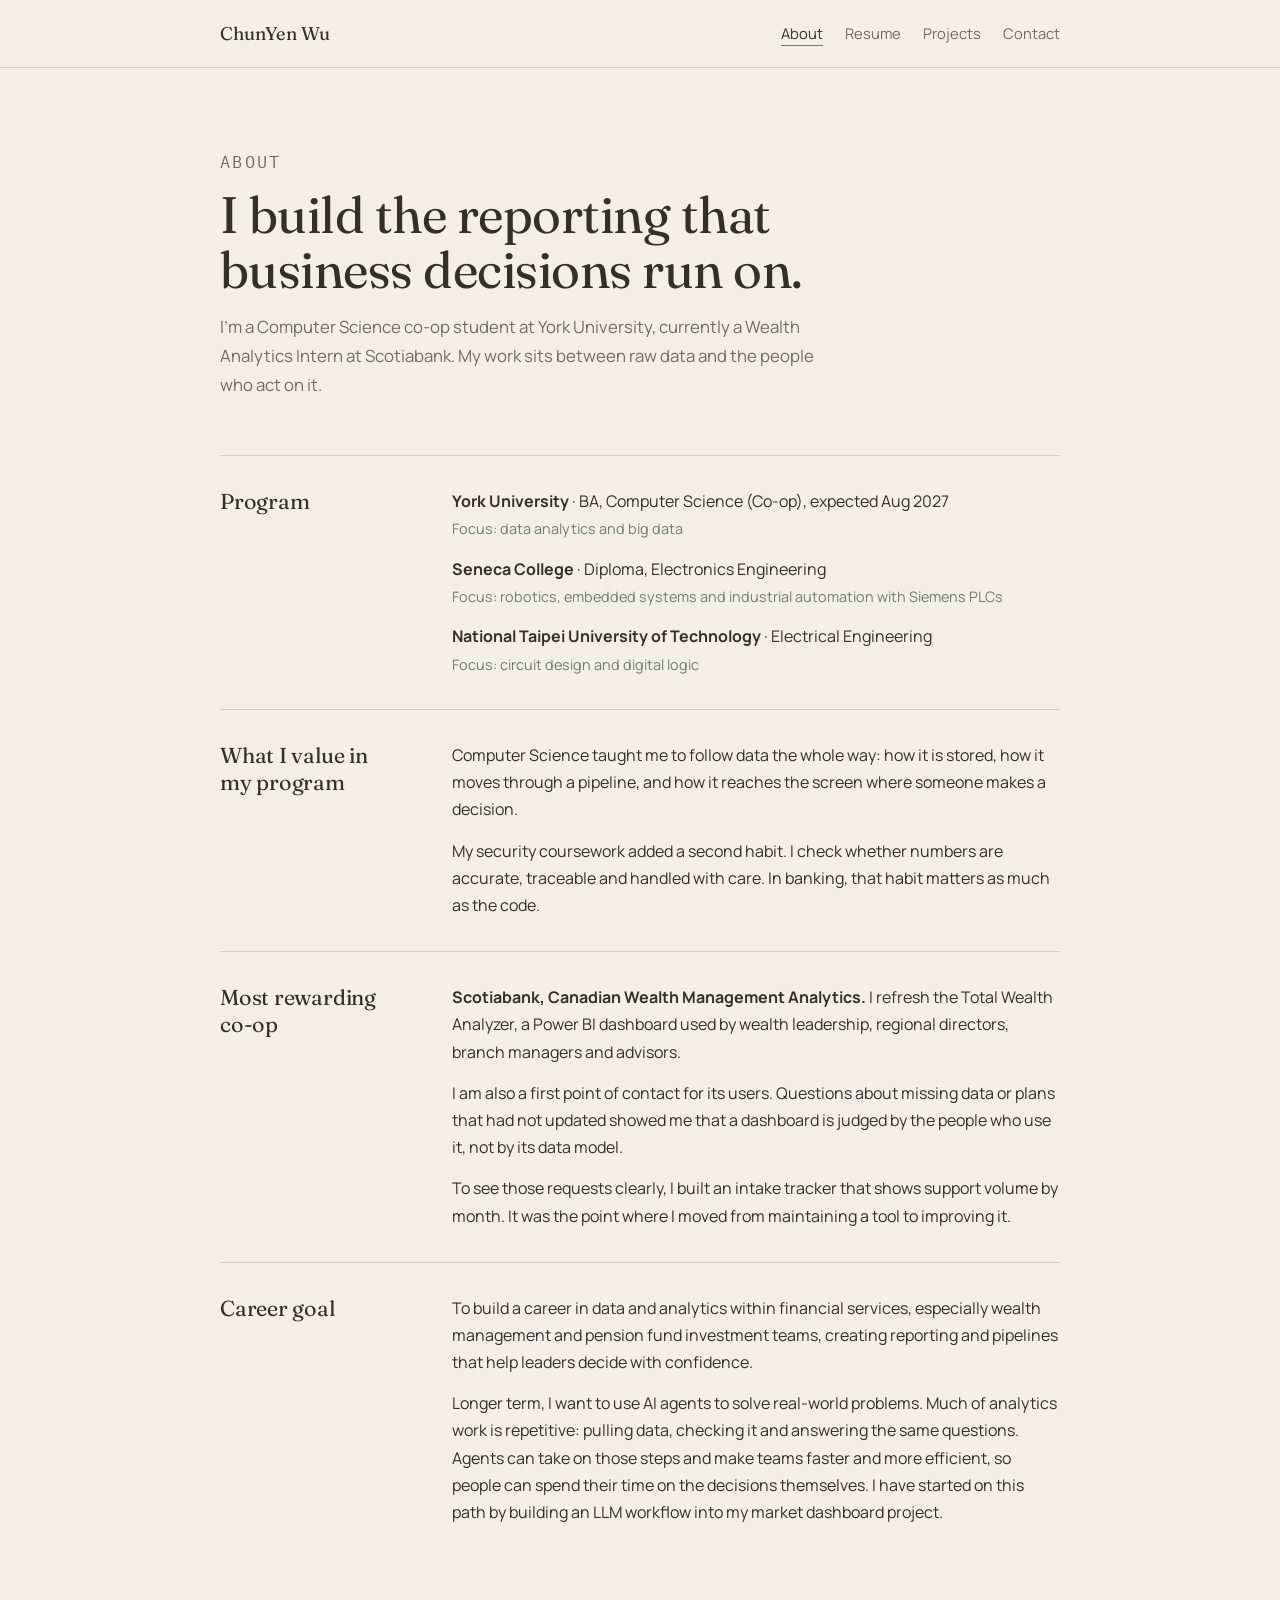
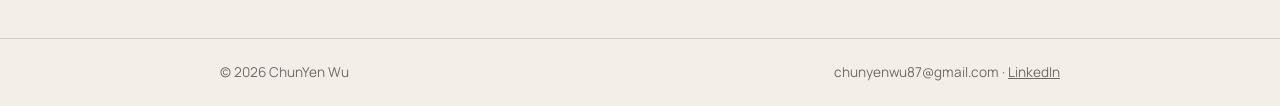
==== about.html @ 2a38786f "Add embedded systems and Siemens PLC to Seneca focus Co-Authored-By: Claude Opus 5.5 <noreply@anthro" ====
<!doctype html>
<html lang="en">
<head>
<meta charset="utf-8">
<meta name="viewport" content="width=device-width, initial-scale=1, viewport-fit=cover">
<title>About · ChunYen Wu</title>
<meta name="description" content="ChunYen Wu, Computer Science co-op student at York University. Data and BI analytics in financial services.">
<link rel="icon" href="data:image/svg+xml,%3Csvg xmlns='http://www.w3.org/2000/svg' viewBox='0 0 64 64'%3E%3Ccircle cx='32' cy='32' r='30' fill='%236E7F6A'/%3E%3Ctext x='32' y='42' font-size='28' text-anchor='middle' fill='%23F3EFE8' font-family='Georgia'%3EC%3C/text%3E%3C/svg%3E">
<link rel="preconnect" href="https://fonts.googleapis.com">
<link rel="preconnect" href="https://fonts.gstatic.com" crossorigin>
<link rel="stylesheet" href="https://fonts.googleapis.com/css2?family=Fraunces:opsz,wght@9..144,400;9..144,500&family=Manrope:wght@400;500;600&family=IBM+Plex+Mono:wght@400&display=swap">
<link rel="stylesheet" href="style.css">
</head>
<body>
<header class="top"><div class="wrap">
<a class="name" href="index.html">ChunYen Wu</a>
<nav aria-label="Main"><ul><li><a href="about.html" aria-current="page">About</a></li><li><a href="resume.html">Resume</a></li><li><a href="projects.html">Projects</a></li><li><a href="contact.html">Contact</a></li></ul></nav>
</div></header>
<main class="page"><div class="wrap">

<div class="page-head">
  <p class="label">About</p>
  <h1>I build the reporting that business decisions run on.</h1>
  <p>I'm a Computer Science co-op student at York University, currently a Wealth Analytics Intern at Scotiabank. My work sits between raw data and the people who act on it.</p>
</div>

<section class="section">
  <h2>Program</h2>
  <div class="body">
    <ul class="focus">
      <li><div><b>York University</b> · BA, Computer Science (Co-op), expected Aug 2027</div><span>Focus: data analytics and big data</span></li>
      <li><div><b>Seneca College</b> · Diploma, Electronics Engineering</div><span>Focus: robotics, embedded systems and industrial automation with Siemens PLCs</span></li>
      <li><div><b>National Taipei University of Technology</b> · Electrical Engineering</div><span>Focus: circuit design and digital logic</span></li>
    </ul>
  </div>
</section>

<section class="section">
  <h2>What I value in my program</h2>
  <div class="body">
    <p>Computer Science taught me to follow data the whole way: how it is stored, how it moves through a pipeline, and how it reaches the screen where someone makes a decision.</p>
    <p>My security coursework added a second habit. I check whether numbers are accurate, traceable and handled with care. In banking, that habit matters as much as the code.</p>
  </div>
</section>

<section class="section">
  <h2>Most rewarding co-op</h2>
  <div class="body">
    <p><b>Scotiabank, Canadian Wealth Management Analytics.</b> I refresh the Total Wealth Analyzer, a Power BI dashboard used by wealth leadership, regional directors, branch managers and advisors.</p>
    <p>I am also a first point of contact for its users. Questions about missing data or plans that had not updated showed me that a dashboard is judged by the people who use it, not by its data model.</p>
    <p>To see those requests clearly, I built an intake tracker that shows support volume by month. It was the point where I moved from maintaining a tool to improving it.</p>
  </div>
</section>

<section class="section">
  <h2>Career goal</h2>
  <div class="body">
    <p>To build a career in data and analytics within financial services, especially wealth management and pension fund investment teams, creating reporting and pipelines that help leaders decide with confidence.</p>
    <p>Longer term, I want to use AI agents to solve real-world problems. Much of analytics work is repetitive: pulling data, checking it and answering the same questions. Agents can take on those steps and make teams faster and more efficient, so people can spend their time on the decisions themselves. I have started on this path by building an LLM workflow into my market dashboard project.</p>
  </div>
</section>

</div></main>
<footer><div class="wrap"><span>© 2026 ChunYen Wu</span><span>chunyenwu87@gmail.com · <a href="https://www.linkedin.com/in/chunyen-w/">LinkedIn</a></span></div></footer>
</body>
</html>
---- style.css ----
/* Morandi palette: rice white, beige, sage, dusty blue. Quiet multi-page layout. */
:root {
  --bg: #F3EFE8; --surface: #EAE3D8; --line: #D6CDBE;
  --fg: #33302C; --muted: #736B61; --accent: #6E7F6A; --accent-soft: #DFE4D9;
  --blue: #7A8A95; --blue-soft: #E0E4E5;
  --display: "Fraunces", "Iowan Old Style", Georgia, serif;
  --body: "Manrope", "Segoe UI", system-ui, -apple-system, sans-serif;
  --mono: "IBM Plex Mono", ui-monospace, Menlo, monospace;
  --radius: 14px;
}
@media (prefers-color-scheme: dark) {
  :root { --bg: #23211E; --surface: #2C2925; --line: #45403A; --fg: #EAE4DA; --muted: #ADA497;
          --accent: #A6B5A0; --accent-soft: #333A31; --blue: #A3B1BA; --blue-soft: #2F3639; color-scheme: dark; }
}
* { box-sizing: border-box; }
html, body { margin: 0; }
body { background: var(--bg); color: var(--fg); font-family: var(--body); font-size: 16px; line-height: 1.7; -webkit-font-smoothing: antialiased; }
a { color: inherit; }
a:focus-visible, button:focus-visible { outline: 2px solid var(--accent); outline-offset: 3px; border-radius: 4px; }
h1, h2, h3 { font-family: var(--display); font-weight: 400; margin: 0; letter-spacing: -0.01em; text-wrap: balance; }
p { margin: 0; }
.wrap { max-width: 880px; margin: 0 auto; padding-left: max(20px, env(safe-area-inset-left, 0px)); padding-right: max(20px, env(safe-area-inset-right, 0px)); }
.label { font-family: var(--mono); font-size: .72rem; letter-spacing: .14em; text-transform: uppercase; color: var(--muted); }

/* ---------- Home ---------- */
.home { min-height: 100vh; min-height: 100svh; display: grid; align-items: center; padding-block: 48px; }
.home .wrap { display: grid; grid-template-columns: minmax(0, 300px) minmax(0, 1fr); gap: 64px; align-items: center; }
.home img { display: block; width: 100%; height: auto; aspect-ratio: 4 / 5; object-fit: cover; border-radius: 160px 160px 8px 8px; filter: saturate(.8); }
.home h1 { font-size: clamp(2.8rem, 7vw, 4.6rem); line-height: 1; }
.home .role { margin-top: 14px; font-size: 1.05rem; color: var(--muted); }
.home nav { margin-top: 48px; border-top: 1px solid var(--line); }
.home nav a { display: flex; justify-content: space-between; align-items: baseline; padding: 14px 0; border-bottom: 1px solid var(--line);
  text-decoration: none; font-family: var(--display); font-size: 1.5rem; transition: color .2s, padding .2s; }
.home nav a span { font-family: var(--mono); font-size: .8rem; color: var(--muted); }
.home nav a:hover { color: var(--accent); padding-left: 6px; }
@media (prefers-reduced-motion: reduce) { .home nav a { transition: none; } }

/* ---------- Inner pages ---------- */
.top { border-bottom: 1px solid var(--line); }
.top .wrap { display: flex; justify-content: space-between; align-items: center; gap: 16px; flex-wrap: wrap; padding-block: 18px; }
.top .name { font-family: var(--display); font-size: 1.15rem; text-decoration: none; }
.top ul { list-style: none; margin: 0; padding: 0; display: flex; gap: 22px; flex-wrap: wrap; }
.top ul a { text-decoration: none; font-size: .92rem; color: var(--muted); padding-bottom: 2px; border-bottom: 1px solid transparent; }
.top ul a:hover { color: var(--fg); }
.top ul a[aria-current="page"] { color: var(--fg); border-bottom-color: var(--accent); }

main.page { padding-block: 64px 80px; }
.page-head { margin-bottom: 56px; max-width: 60ch; }
.page-head h1 { font-size: clamp(2.2rem, 5vw, 3.2rem); line-height: 1.08; margin-top: 10px; }
.page-head p { margin-top: 16px; color: var(--muted); font-size: 1.05rem; }

.section { display: grid; grid-template-columns: minmax(0, 200px) minmax(0, 1fr); gap: 32px; padding-block: 32px; border-top: 1px solid var(--line); }
.section h2 { font-size: 1.35rem; line-height: 1.25; }
.section .body { display: grid; gap: 14px; max-width: 62ch; }
.section .body p + p { margin-top: 0; }
.muted { color: var(--muted); }

/* Resume */
.job + .job { margin-top: 36px; }
.job-head { display: flex; justify-content: space-between; gap: 12px; flex-wrap: wrap; align-items: baseline; }
.job h3 { font-size: 1.3rem; }
.job .meta { font-family: var(--mono); font-size: .8rem; color: var(--muted); font-variant-numeric: tabular-nums; }
.job .org { color: var(--accent); font-weight: 600; font-size: .95rem; }
.job ul { margin: 12px 0 0; padding: 0; list-style: none; display: grid; gap: 8px; }
.job li { position: relative; padding-left: 18px; }
.job li::before { content: ""; position: absolute; left: 0; top: .75em; width: 8px; height: 1px; background: var(--accent); }
.tags { display: flex; flex-wrap: wrap; gap: 6px; margin-top: 14px; }
.tag { font-family: var(--mono); font-size: .75rem; padding: 3px 10px; border-radius: 999px; border: 1px solid var(--line); color: var(--muted); }
.skills { display: grid; grid-template-columns: repeat(2, minmax(0, 1fr)); gap: 24px 32px; }
.skills h3 { font-family: var(--body); font-size: .95rem; font-weight: 600; margin-bottom: 4px; }
.skills p { font-size: .93rem; color: var(--muted); }
.edu { display: grid; gap: 14px; }
.edu div { display: flex; justify-content: space-between; gap: 12px; flex-wrap: wrap; }
.edu b { font-weight: 600; }
.btn { display: inline-flex; align-items: center; gap: 8px; text-decoration: none; font-weight: 600; font-size: .92rem; padding: 10px 20px; border-radius: 999px; background: var(--fg); color: var(--bg); justify-self: start; transition: background .2s; }
.btn:hover { background: var(--accent); }

/* Projects */
.project { padding-block: 48px; border-top: 1px solid var(--line); display: grid; grid-template-columns: minmax(0, 1fr) minmax(0, 1fr); gap: 48px; align-items: start; }
.project h2 { font-size: clamp(1.5rem, 3vw, 1.9rem); line-height: 1.15; margin-top: 8px; }
.project .desc { margin-top: 12px; }
.facts { margin: 24px 0 0; display: grid; gap: 14px; }
.facts dt { font-family: var(--mono); font-size: .7rem; letter-spacing: .12em; text-transform: uppercase; color: var(--muted); }
.facts dd { margin: 2px 0 0; font-size: .95rem; }
.repo { display: inline-block; margin-top: 22px; font-weight: 600; font-size: .92rem; color: var(--accent); text-decoration: none; border-bottom: 1px solid currentColor; }
.note { margin-top: 18px; font-size: .85rem; color: var(--muted); font-style: italic; }
figure { margin: 0; background: var(--surface); border-radius: var(--radius); padding: 24px; display: grid; gap: 14px; }
figure svg { width: 100%; height: auto; display: block; }
figcaption { font-size: .82rem; color: var(--muted); }
.kpis { display: grid; grid-template-columns: repeat(3, minmax(0, 1fr)); gap: 10px; }
.kpi { background: var(--bg); border-radius: 10px; padding: 10px 12px; }
.kpi b { display: block; font-family: var(--display); font-weight: 400; font-size: 1.5rem; line-height: 1.1; font-variant-numeric: tabular-nums; }
.kpi span { font-size: .75rem; color: var(--muted); }
.dg-box { fill: var(--bg); stroke: var(--line); }
.dg-box.hi { fill: var(--accent-soft); stroke: var(--accent); }
.dg-box.blue { fill: var(--blue-soft); stroke: var(--blue); }
.dg-t { fill: var(--fg); font-family: var(--body); font-size: 13px; font-weight: 600; }
.dg-s { fill: var(--muted); font-family: var(--mono); font-size: 10.5px; }
.dg-a { stroke: var(--muted); stroke-width: 1.4; fill: none; }
.dg-head { fill: var(--muted); }
.dg-frame { fill: none; stroke: var(--line); stroke-dasharray: 5 5; }

/* Contact */
.contact-list { display: grid; gap: 0; border-top: 1px solid var(--line); max-width: 560px; }
.contact-row { display: flex; justify-content: space-between; align-items: center; gap: 12px; flex-wrap: wrap; padding: 18px 0; border-bottom: 1px solid var(--line); }
.contact-row .v { font-family: var(--display); font-size: 1.3rem; word-break: break-all; }
.copy { font: inherit; font-size: .82rem; font-weight: 600; border: 1px solid var(--line); background: transparent; color: var(--fg); padding: 6px 14px; border-radius: 999px; cursor: pointer; }
.copy:hover { border-color: var(--accent); }

footer { border-top: 1px solid var(--line); padding-block: 22px; font-size: .85rem; color: var(--muted); }
footer .wrap { display: flex; justify-content: space-between; gap: 12px; flex-wrap: wrap; }

@media (max-width: 760px) {
  .home { align-items: start; }
  .home .wrap { grid-template-columns: minmax(0, 1fr); gap: 32px; }
  .home img { max-width: 240px; }
  .home nav { margin-top: 32px; }
  .section { grid-template-columns: minmax(0, 1fr); gap: 12px; }
  .project { grid-template-columns: minmax(0, 1fr); gap: 28px; }
  .skills { grid-template-columns: minmax(0, 1fr); }
  main.page { padding-block: 44px 60px; }
}

/* Resume viewer */
.resume-actions { display: flex; align-items: center; gap: 20px; flex-wrap: wrap; margin-top: 20px; }
.pdf { display: block; width: 100%; height: 80vh; min-height: 520px; border: 1px solid var(--line); border-radius: var(--radius); background: var(--surface); }
@media (max-width: 760px) { .pdf { height: 70vh; min-height: 0; } }

/* Program focus list */
.focus { list-style: none; margin: 0; padding: 0; display: grid; gap: 14px; }
.focus li { display: grid; gap: 2px; }
.focus span { font-size: .9rem; color: var(--accent); }
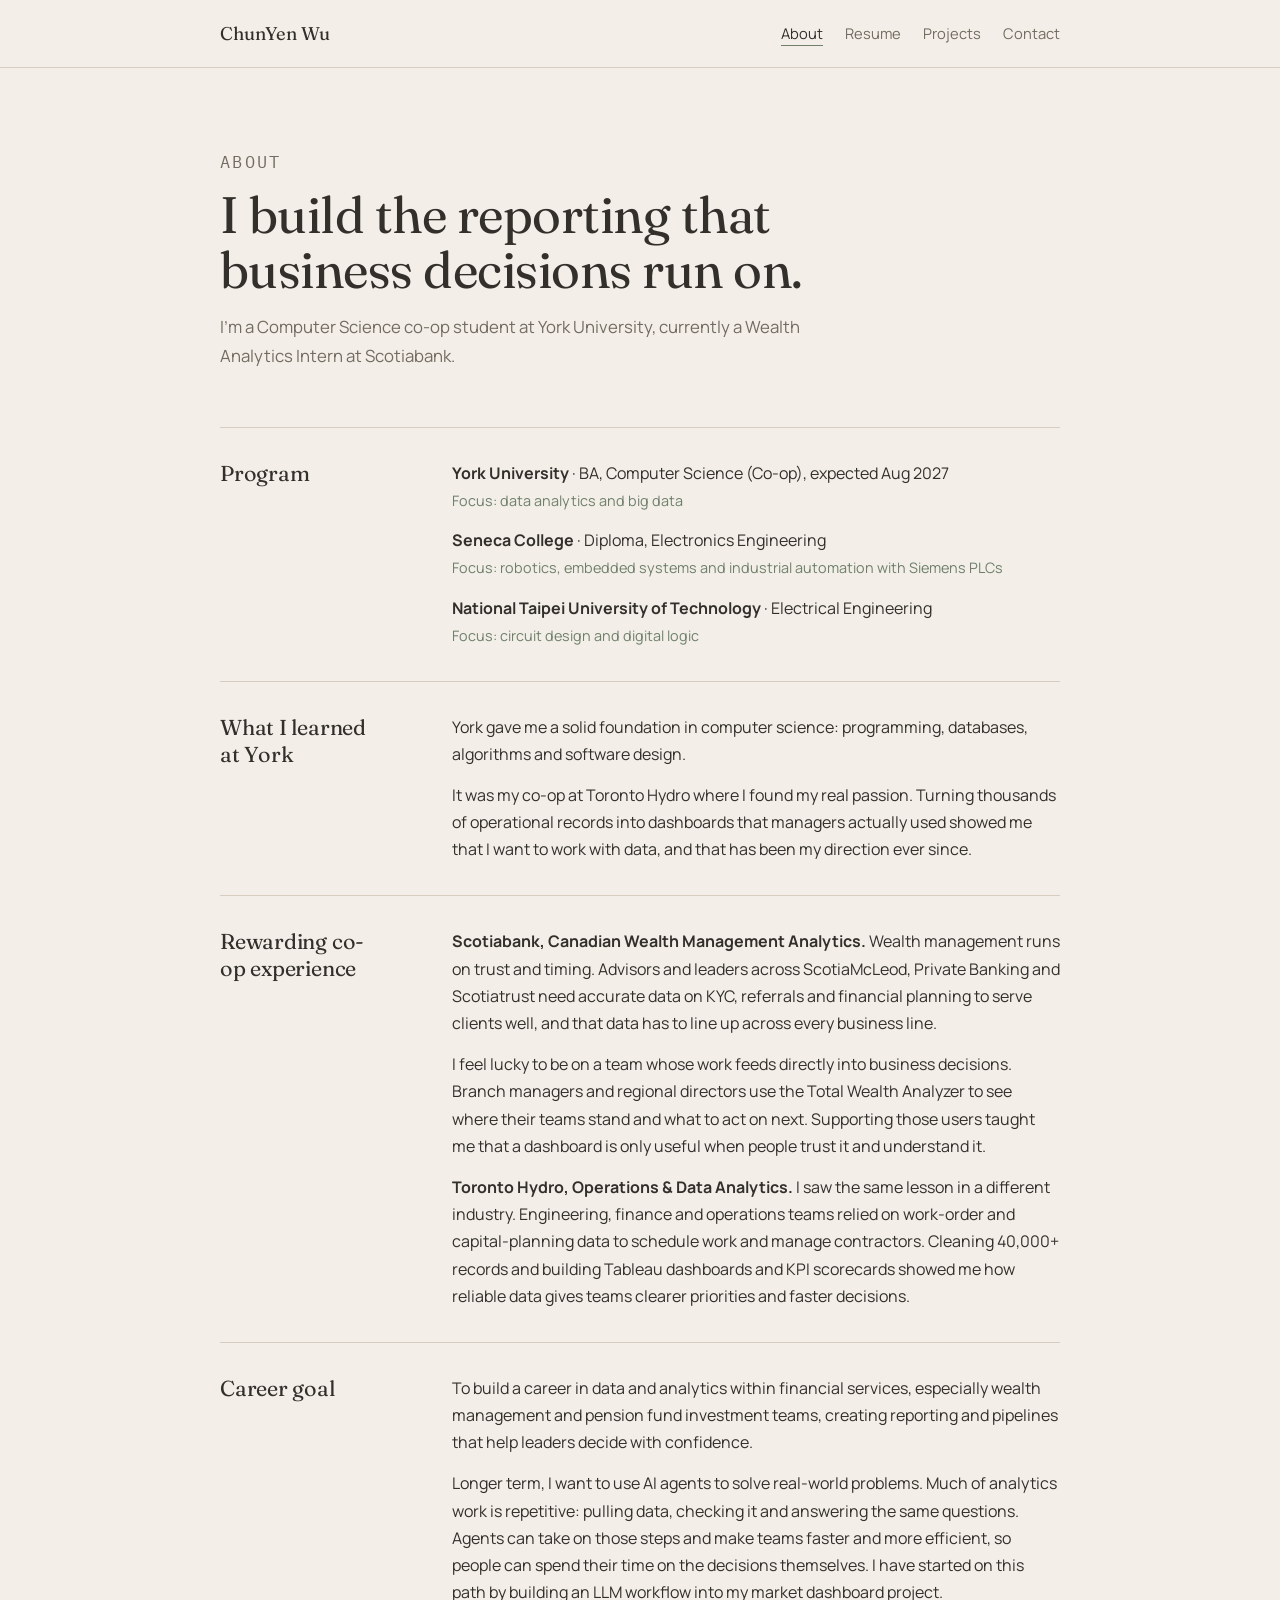
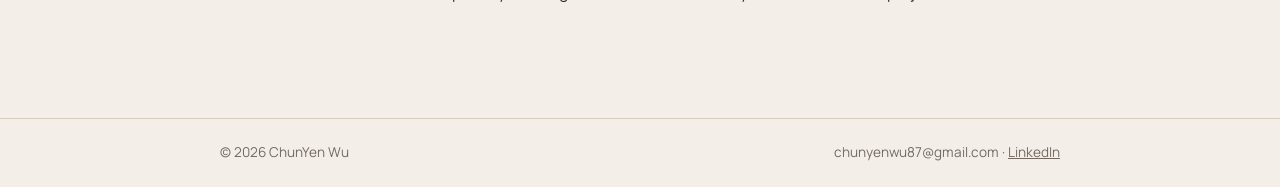
==== commit 96af14d5: "Rewrite About: York foundation, co-op experience Co-Authored-By: Claude Opus 5.5 <noreply@anthropic." ====
--- a/about.html
+++ b/about.html
@@ -21,7 +21,7 @@
 <div class="page-head">
   <p class="label">About</p>
   <h1>I build the reporting that business decisions run on.</h1>
-  <p>I'm a Computer Science co-op student at York University, currently a Wealth Analytics Intern at Scotiabank. My work sits between raw data and the people who act on it.</p>
+  <p>I'm a Computer Science co-op student at York University, currently a Wealth Analytics Intern at Scotiabank.</p>
 </div>
 
 <section class="section">
@@ -36,19 +36,19 @@
 </section>
 
 <section class="section">
-  <h2>What I value in my program</h2>
+  <h2>What I learned at York</h2>
   <div class="body">
-    <p>Computer Science taught me to follow data the whole way: how it is stored, how it moves through a pipeline, and how it reaches the screen where someone makes a decision.</p>
-    <p>My security coursework added a second habit. I check whether numbers are accurate, traceable and handled with care. In banking, that habit matters as much as the code.</p>
+    <p>York gave me a solid foundation in computer science: programming, databases, algorithms and software design.</p>
+    <p>It was my co-op at Toronto Hydro where I found my real passion. Turning thousands of operational records into dashboards that managers actually used showed me that I want to work with data, and that has been my direction ever since.</p>
   </div>
 </section>
 
 <section class="section">
-  <h2>Most rewarding co-op</h2>
+  <h2>Rewarding co-op experience</h2>
   <div class="body">
-    <p><b>Scotiabank, Canadian Wealth Management Analytics.</b> I refresh the Total Wealth Analyzer, a Power BI dashboard used by wealth leadership, regional directors, branch managers and advisors.</p>
-    <p>I am also a first point of contact for its users. Questions about missing data or plans that had not updated showed me that a dashboard is judged by the people who use it, not by its data model.</p>
-    <p>To see those requests clearly, I built an intake tracker that shows support volume by month. It was the point where I moved from maintaining a tool to improving it.</p>
+    <p><b>Scotiabank, Canadian Wealth Management Analytics.</b> Wealth management runs on trust and timing. Advisors and leaders across ScotiaMcLeod, Private Banking and Scotiatrust need accurate data on KYC, referrals and financial planning to serve clients well, and that data has to line up across every business line.</p>
+    <p>I feel lucky to be on a team whose work feeds directly into business decisions. Branch managers and regional directors use the Total Wealth Analyzer to see where their teams stand and what to act on next. Supporting those users taught me that a dashboard is only useful when people trust it and understand it.</p>
+    <p><b>Toronto Hydro, Operations &amp; Data Analytics.</b> I saw the same lesson in a different industry. Engineering, finance and operations teams relied on work-order and capital-planning data to schedule work and manage contractors. Cleaning 40,000+ records and building Tableau dashboards and KPI scorecards showed me how reliable data gives teams clearer priorities and faster decisions.</p>
   </div>
 </section>
 
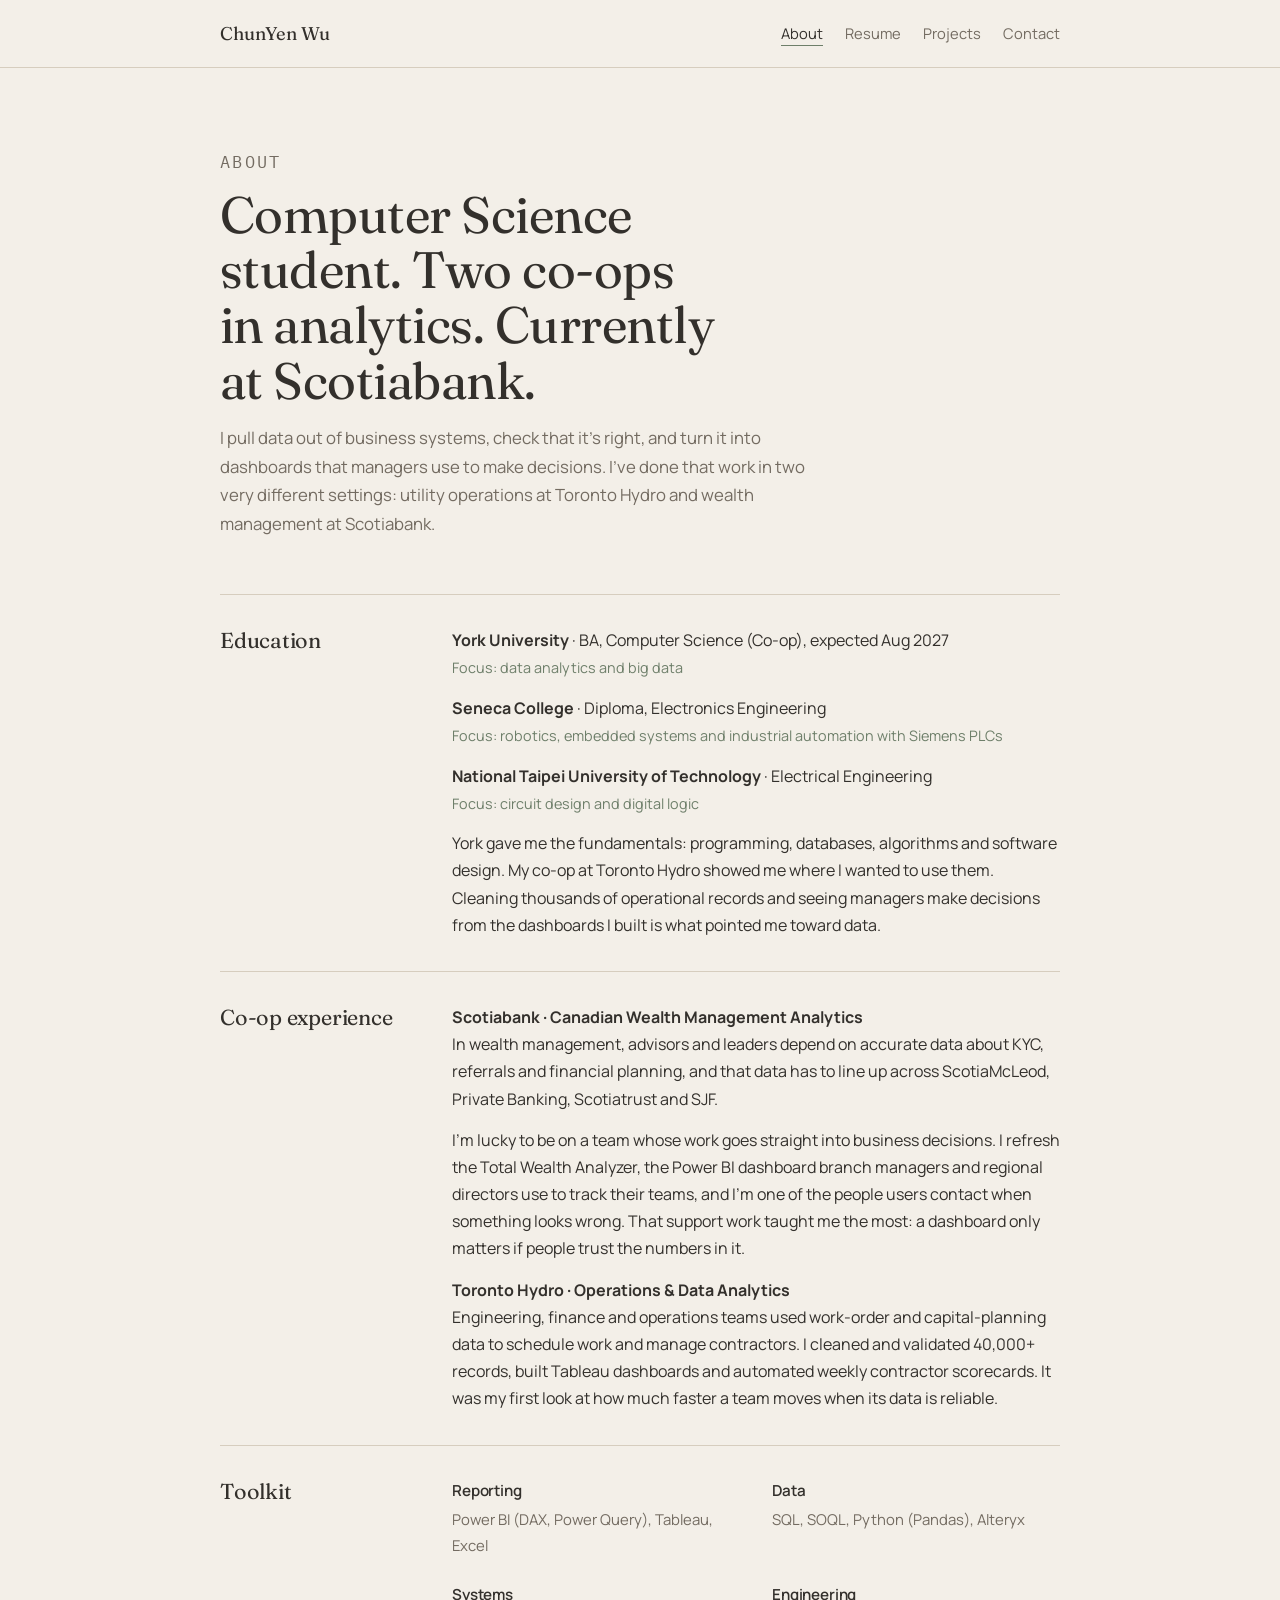
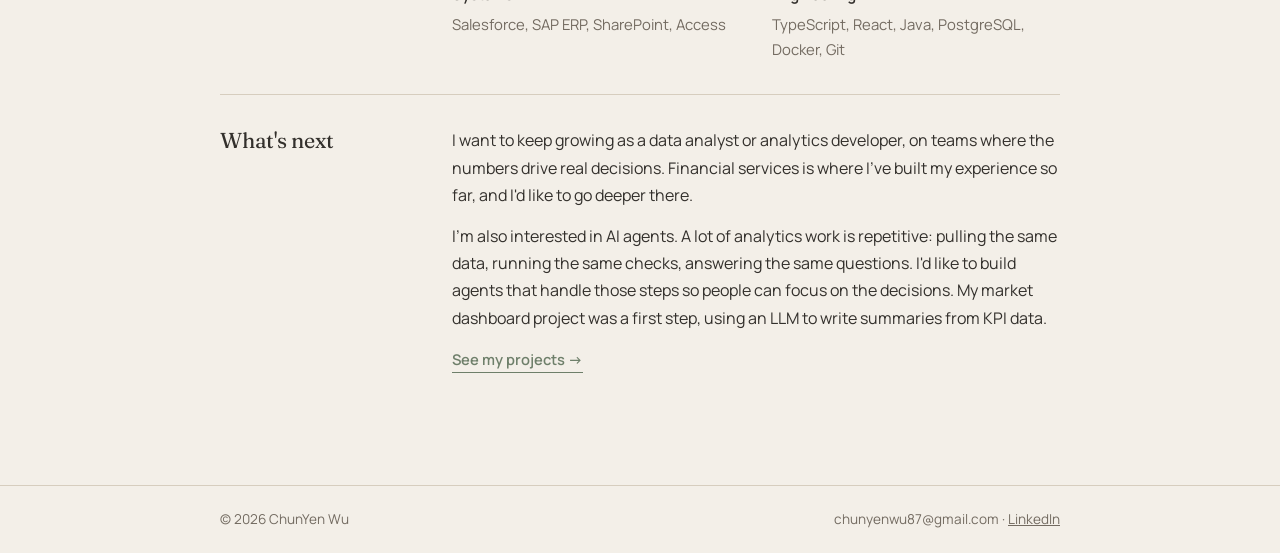
==== commit cb7cc38c: "Rewrite site copy for clarity and positioning Co-Authored-By: Claude Opus 5.5 <noreply@anthropic.com" ====
--- a/about.html
+++ b/about.html
@@ -20,43 +20,51 @@
 
 <div class="page-head">
   <p class="label">About</p>
-  <h1>I build the reporting that business decisions run on.</h1>
-  <p>I'm a Computer Science co-op student at York University, currently a Wealth Analytics Intern at Scotiabank.</p>
+  <h1>Computer Science student. Two co-ops in analytics. Currently at Scotiabank.</h1>
+  <p>I pull data out of business systems, check that it's right, and turn it into dashboards that managers use to make decisions. I've done that work in two very different settings: utility operations at Toronto Hydro and wealth management at Scotiabank.</p>
 </div>
 
 <section class="section">
-  <h2>Program</h2>
+  <h2>Education</h2>
   <div class="body">
     <ul class="focus">
       <li><div><b>York University</b> · BA, Computer Science (Co-op), expected Aug 2027</div><span>Focus: data analytics and big data</span></li>
       <li><div><b>Seneca College</b> · Diploma, Electronics Engineering</div><span>Focus: robotics, embedded systems and industrial automation with Siemens PLCs</span></li>
       <li><div><b>National Taipei University of Technology</b> · Electrical Engineering</div><span>Focus: circuit design and digital logic</span></li>
     </ul>
+    <p>York gave me the fundamentals: programming, databases, algorithms and software design. My co-op at Toronto Hydro showed me where I wanted to use them. Cleaning thousands of operational records and seeing managers make decisions from the dashboards I built is what pointed me toward data.</p>
   </div>
 </section>
 
 <section class="section">
-  <h2>What I learned at York</h2>
+  <h2>Co-op experience</h2>
   <div class="body">
-    <p>York gave me a solid foundation in computer science: programming, databases, algorithms and software design.</p>
-    <p>It was my co-op at Toronto Hydro where I found my real passion. Turning thousands of operational records into dashboards that managers actually used showed me that I want to work with data, and that has been my direction ever since.</p>
+    <p><b>Scotiabank · Canadian Wealth Management Analytics</b><br>
+    In wealth management, advisors and leaders depend on accurate data about KYC, referrals and financial planning, and that data has to line up across ScotiaMcLeod, Private Banking, Scotiatrust and SJF.</p>
+    <p>I'm lucky to be on a team whose work goes straight into business decisions. I refresh the Total Wealth Analyzer, the Power BI dashboard branch managers and regional directors use to track their teams, and I'm one of the people users contact when something looks wrong. That support work taught me the most: a dashboard only matters if people trust the numbers in it.</p>
+    <p><b>Toronto Hydro · Operations &amp; Data Analytics</b><br>
+    Engineering, finance and operations teams used work-order and capital-planning data to schedule work and manage contractors. I cleaned and validated 40,000+ records, built Tableau dashboards and automated weekly contractor scorecards. It was my first look at how much faster a team moves when its data is reliable.</p>
   </div>
 </section>
 
 <section class="section">
-  <h2>Rewarding co-op experience</h2>
+  <h2>Toolkit</h2>
   <div class="body">
-    <p><b>Scotiabank, Canadian Wealth Management Analytics.</b> Wealth management runs on trust and timing. Advisors and leaders across ScotiaMcLeod, Private Banking and Scotiatrust need accurate data on KYC, referrals and financial planning to serve clients well, and that data has to line up across every business line.</p>
-    <p>I feel lucky to be on a team whose work feeds directly into business decisions. Branch managers and regional directors use the Total Wealth Analyzer to see where their teams stand and what to act on next. Supporting those users taught me that a dashboard is only useful when people trust it and understand it.</p>
-    <p><b>Toronto Hydro, Operations &amp; Data Analytics.</b> I saw the same lesson in a different industry. Engineering, finance and operations teams relied on work-order and capital-planning data to schedule work and manage contractors. Cleaning 40,000+ records and building Tableau dashboards and KPI scorecards showed me how reliable data gives teams clearer priorities and faster decisions.</p>
+    <div class="skills">
+      <div><h3>Reporting</h3><p>Power BI (DAX, Power Query), Tableau, Excel</p></div>
+      <div><h3>Data</h3><p>SQL, SOQL, Python (Pandas), Alteryx</p></div>
+      <div><h3>Systems</h3><p>Salesforce, SAP ERP, SharePoint, Access</p></div>
+      <div><h3>Engineering</h3><p>TypeScript, React, Java, PostgreSQL, Docker, Git</p></div>
+    </div>
   </div>
 </section>
 
 <section class="section">
-  <h2>Career goal</h2>
+  <h2>What's next</h2>
   <div class="body">
-    <p>To build a career in data and analytics within financial services, especially wealth management and pension fund investment teams, creating reporting and pipelines that help leaders decide with confidence.</p>
-    <p>Longer term, I want to use AI agents to solve real-world problems. Much of analytics work is repetitive: pulling data, checking it and answering the same questions. Agents can take on those steps and make teams faster and more efficient, so people can spend their time on the decisions themselves. I have started on this path by building an LLM workflow into my market dashboard project.</p>
+    <p>I want to keep growing as a data analyst or analytics developer, on teams where the numbers drive real decisions. Financial services is where I've built my experience so far, and I'd like to go deeper there.</p>
+    <p>I'm also interested in AI agents. A lot of analytics work is repetitive: pulling the same data, running the same checks, answering the same questions. I'd like to build agents that handle those steps so people can focus on the decisions. My market dashboard project was a first step, using an LLM to write summaries from KPI data.</p>
+    <p><a class="repo" href="projects.html" style="margin-top:0">See my projects →</a></p>
   </div>
 </section>
 
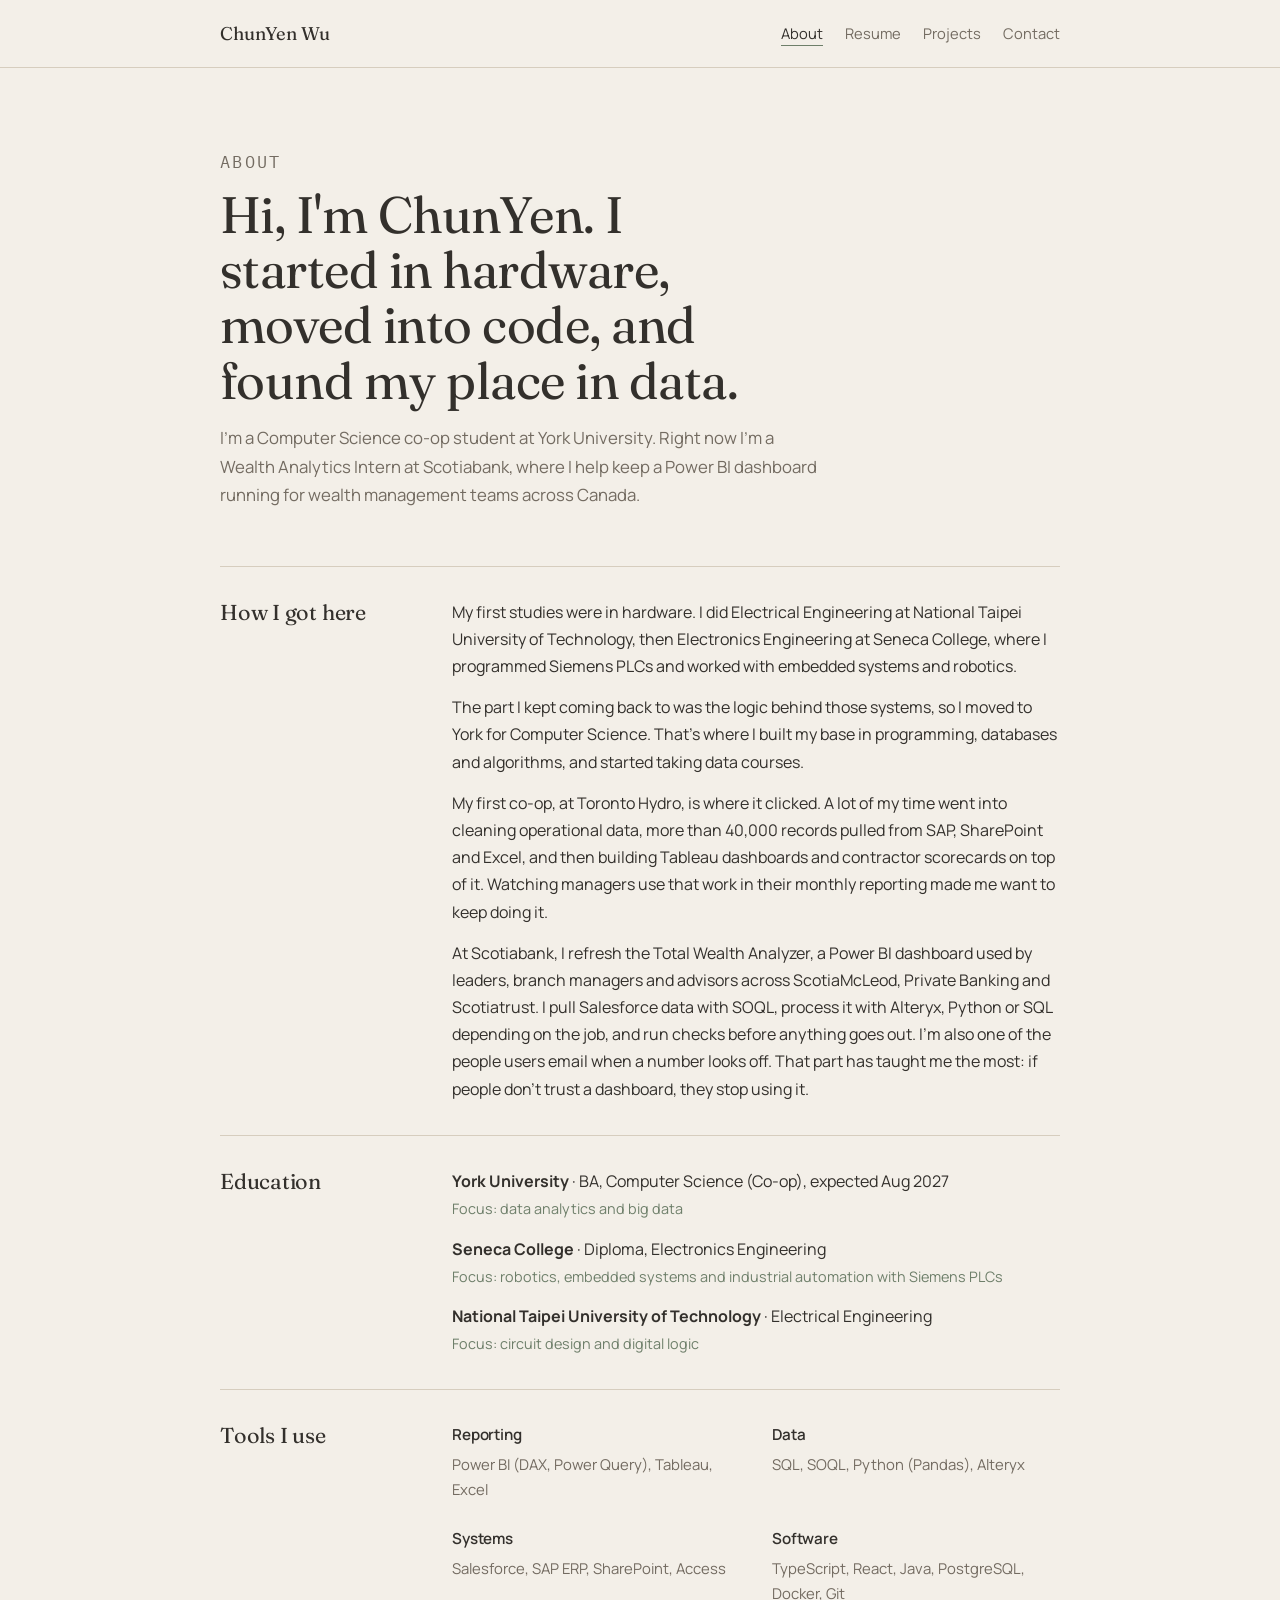
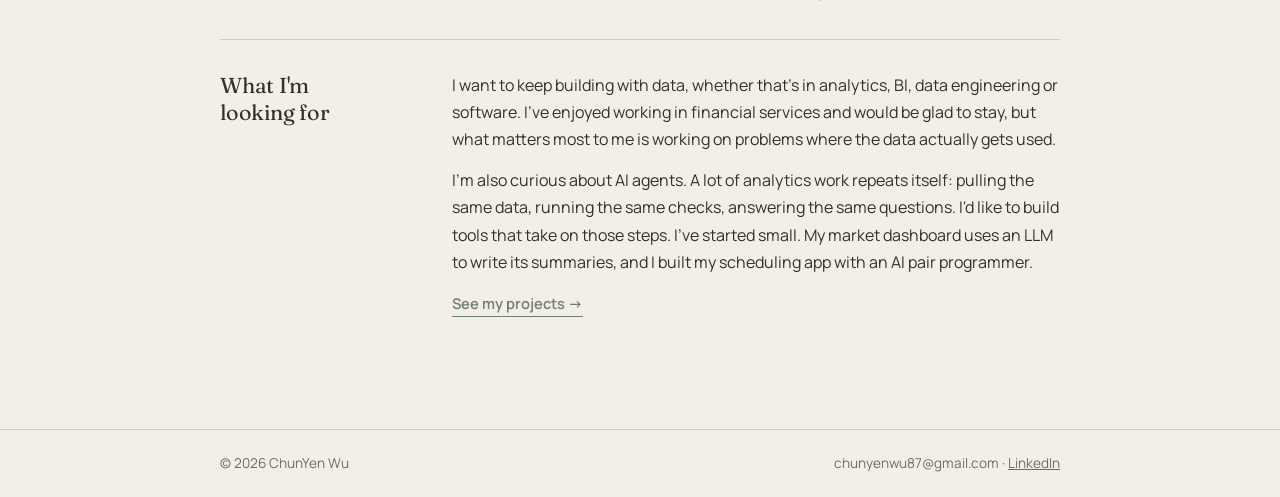
==== commit 723a42bc: "Rewrite About and Projects in a more personal voice Co-Authored-By: Claude Opus 5.5 <noreply@anthrop" ====
--- a/about.html
+++ b/about.html
@@ -20,9 +20,19 @@
 
 <div class="page-head">
   <p class="label">About</p>
-  <h1>Computer Science student. Two co-ops in analytics. Currently at Scotiabank.</h1>
-  <p>I pull data out of business systems, check that it's right, and turn it into dashboards that managers use to make decisions. I've done that work in two very different settings: utility operations at Toronto Hydro and wealth management at Scotiabank.</p>
+  <h1>Hi, I'm ChunYen. I started in hardware, moved into code, and found my place in data.</h1>
+  <p>I'm a Computer Science co-op student at York University. Right now I'm a Wealth Analytics Intern at Scotiabank, where I help keep a Power BI dashboard running for wealth management teams across Canada.</p>
 </div>
+
+<section class="section">
+  <h2>How I got here</h2>
+  <div class="body">
+    <p>My first studies were in hardware. I did Electrical Engineering at National Taipei University of Technology, then Electronics Engineering at Seneca College, where I programmed Siemens PLCs and worked with embedded systems and robotics.</p>
+    <p>The part I kept coming back to was the logic behind those systems, so I moved to York for Computer Science. That's where I built my base in programming, databases and algorithms, and started taking data courses.</p>
+    <p>My first co-op, at Toronto Hydro, is where it clicked. A lot of my time went into cleaning operational data, more than 40,000 records pulled from SAP, SharePoint and Excel, and then building Tableau dashboards and contractor scorecards on top of it. Watching managers use that work in their monthly reporting made me want to keep doing it.</p>
+    <p>At Scotiabank, I refresh the Total Wealth Analyzer, a Power BI dashboard used by leaders, branch managers and advisors across ScotiaMcLeod, Private Banking and Scotiatrust. I pull Salesforce data with SOQL, process it with Alteryx, Python or SQL depending on the job, and run checks before anything goes out. I'm also one of the people users email when a number looks off. That part has taught me the most: if people don't trust a dashboard, they stop using it.</p>
+  </div>
+</section>
 
 <section class="section">
   <h2>Education</h2>
@@ -32,38 +42,26 @@
       <li><div><b>Seneca College</b> · Diploma, Electronics Engineering</div><span>Focus: robotics, embedded systems and industrial automation with Siemens PLCs</span></li>
       <li><div><b>National Taipei University of Technology</b> · Electrical Engineering</div><span>Focus: circuit design and digital logic</span></li>
     </ul>
-    <p>York gave me the fundamentals: programming, databases, algorithms and software design. My co-op at Toronto Hydro showed me where I wanted to use them. Cleaning thousands of operational records and seeing managers make decisions from the dashboards I built is what pointed me toward data.</p>
   </div>
 </section>
 
 <section class="section">
-  <h2>Co-op experience</h2>
-  <div class="body">
-    <p><b>Scotiabank · Canadian Wealth Management Analytics</b><br>
-    In wealth management, advisors and leaders depend on accurate data about KYC, referrals and financial planning, and that data has to line up across ScotiaMcLeod, Private Banking, Scotiatrust and SJF.</p>
-    <p>I'm lucky to be on a team whose work goes straight into business decisions. I refresh the Total Wealth Analyzer, the Power BI dashboard branch managers and regional directors use to track their teams, and I'm one of the people users contact when something looks wrong. That support work taught me the most: a dashboard only matters if people trust the numbers in it.</p>
-    <p><b>Toronto Hydro · Operations &amp; Data Analytics</b><br>
-    Engineering, finance and operations teams used work-order and capital-planning data to schedule work and manage contractors. I cleaned and validated 40,000+ records, built Tableau dashboards and automated weekly contractor scorecards. It was my first look at how much faster a team moves when its data is reliable.</p>
-  </div>
-</section>
-
-<section class="section">
-  <h2>Toolkit</h2>
+  <h2>Tools I use</h2>
   <div class="body">
     <div class="skills">
       <div><h3>Reporting</h3><p>Power BI (DAX, Power Query), Tableau, Excel</p></div>
       <div><h3>Data</h3><p>SQL, SOQL, Python (Pandas), Alteryx</p></div>
       <div><h3>Systems</h3><p>Salesforce, SAP ERP, SharePoint, Access</p></div>
-      <div><h3>Engineering</h3><p>TypeScript, React, Java, PostgreSQL, Docker, Git</p></div>
+      <div><h3>Software</h3><p>TypeScript, React, Java, PostgreSQL, Docker, Git</p></div>
     </div>
   </div>
 </section>
 
 <section class="section">
-  <h2>What's next</h2>
+  <h2>What I'm looking for</h2>
   <div class="body">
-    <p>I want to keep growing as a data analyst or analytics developer, on teams where the numbers drive real decisions. Financial services is where I've built my experience so far, and I'd like to go deeper there.</p>
-    <p>I'm also interested in AI agents. A lot of analytics work is repetitive: pulling the same data, running the same checks, answering the same questions. I'd like to build agents that handle those steps so people can focus on the decisions. My market dashboard project was a first step, using an LLM to write summaries from KPI data.</p>
+    <p>I want to keep building with data, whether that's in analytics, BI, data engineering or software. I've enjoyed working in financial services and would be glad to stay, but what matters most to me is working on problems where the data actually gets used.</p>
+    <p>I'm also curious about AI agents. A lot of analytics work repeats itself: pulling the same data, running the same checks, answering the same questions. I'd like to build tools that take on those steps. I've started small. My market dashboard uses an LLM to write its summaries, and I built my scheduling app with an AI pair programmer.</p>
     <p><a class="repo" href="projects.html" style="margin-top:0">See my projects →</a></p>
   </div>
 </section>
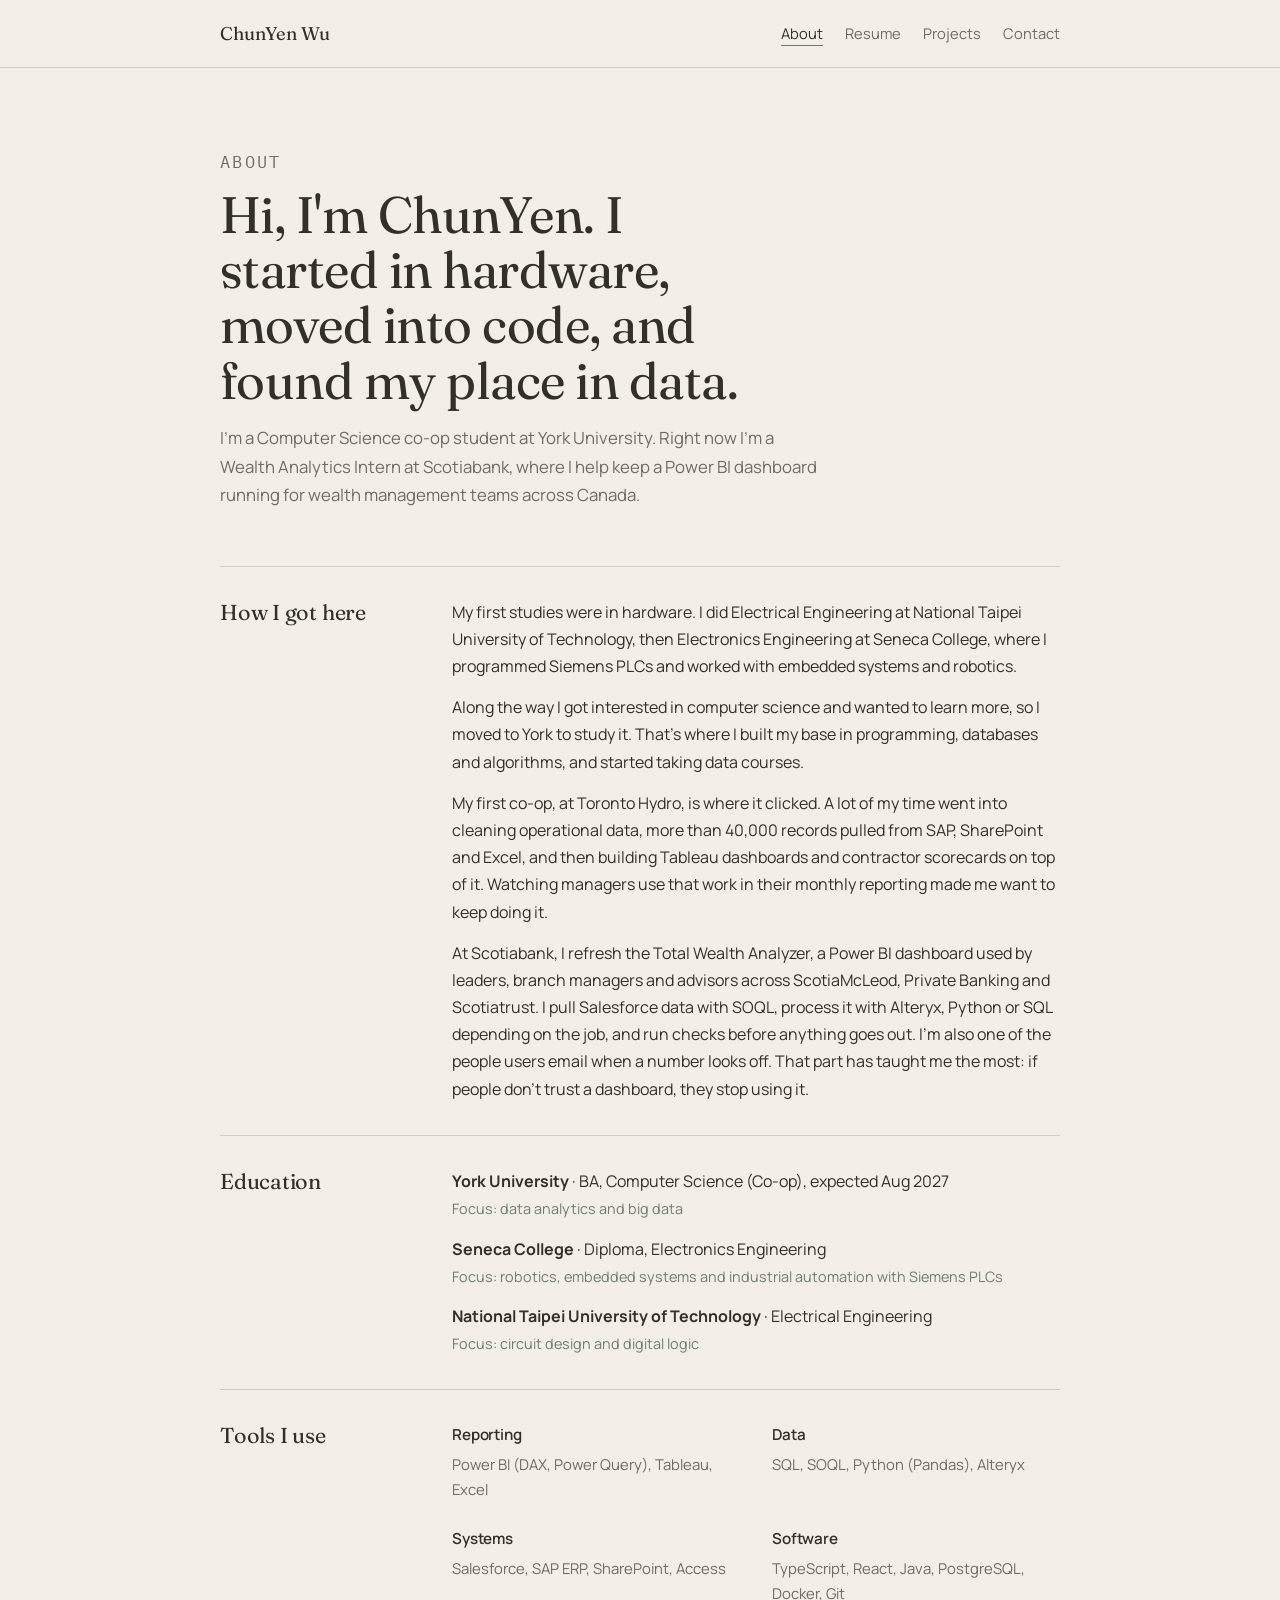
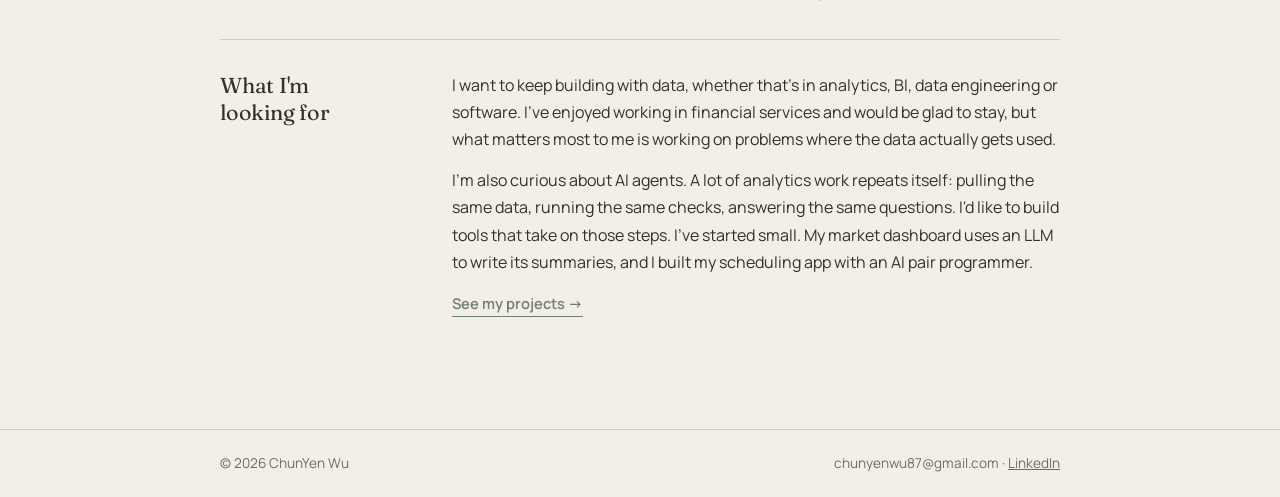
==== commit 090e1ae8: "Correct reason for moving to Computer Science Co-Authored-By: Claude Opus 5.5 <noreply@anthropic.com" ====
--- a/about.html
+++ b/about.html
@@ -28,7 +28,7 @@
   <h2>How I got here</h2>
   <div class="body">
     <p>My first studies were in hardware. I did Electrical Engineering at National Taipei University of Technology, then Electronics Engineering at Seneca College, where I programmed Siemens PLCs and worked with embedded systems and robotics.</p>
-    <p>The part I kept coming back to was the logic behind those systems, so I moved to York for Computer Science. That's where I built my base in programming, databases and algorithms, and started taking data courses.</p>
+    <p>Along the way I got interested in computer science and wanted to learn more, so I moved to York to study it. That's where I built my base in programming, databases and algorithms, and started taking data courses.</p>
     <p>My first co-op, at Toronto Hydro, is where it clicked. A lot of my time went into cleaning operational data, more than 40,000 records pulled from SAP, SharePoint and Excel, and then building Tableau dashboards and contractor scorecards on top of it. Watching managers use that work in their monthly reporting made me want to keep doing it.</p>
     <p>At Scotiabank, I refresh the Total Wealth Analyzer, a Power BI dashboard used by leaders, branch managers and advisors across ScotiaMcLeod, Private Banking and Scotiatrust. I pull Salesforce data with SOQL, process it with Alteryx, Python or SQL depending on the job, and run checks before anything goes out. I'm also one of the people users email when a number looks off. That part has taught me the most: if people don't trust a dashboard, they stop using it.</p>
   </div>
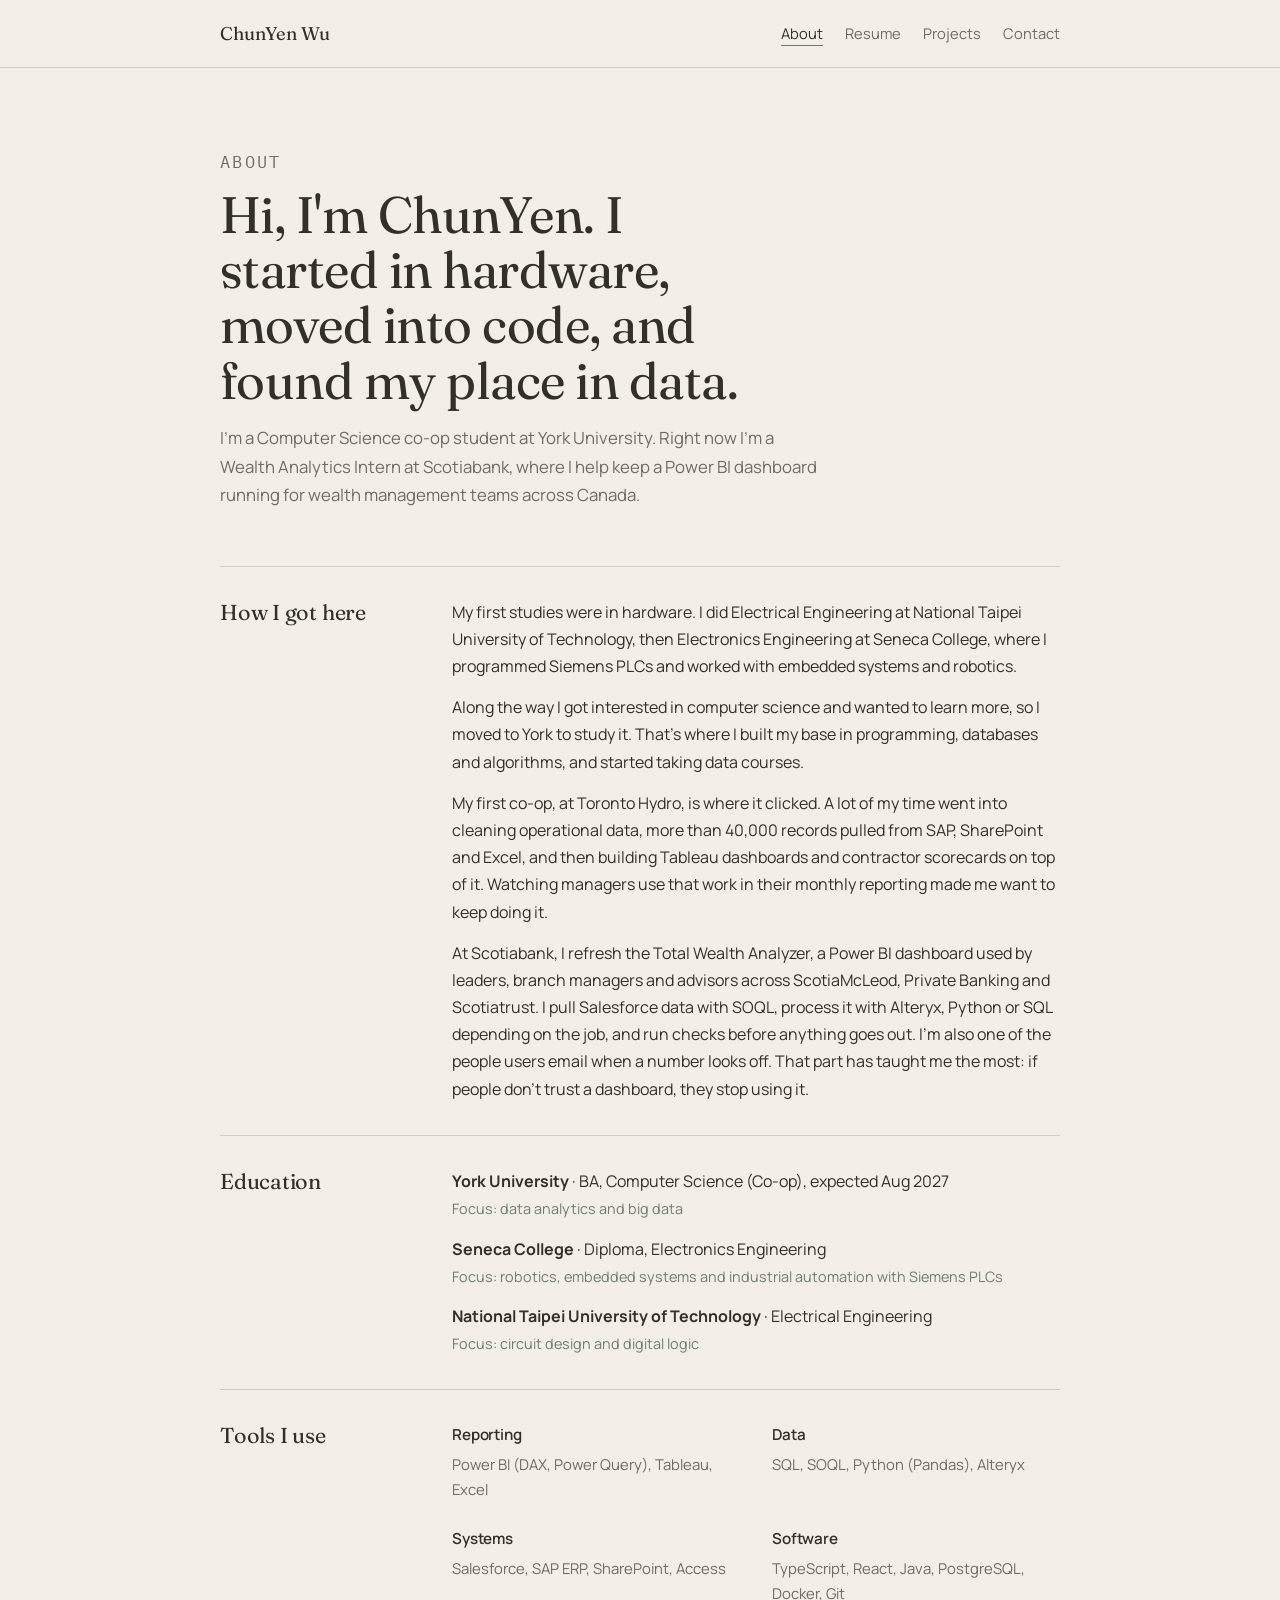
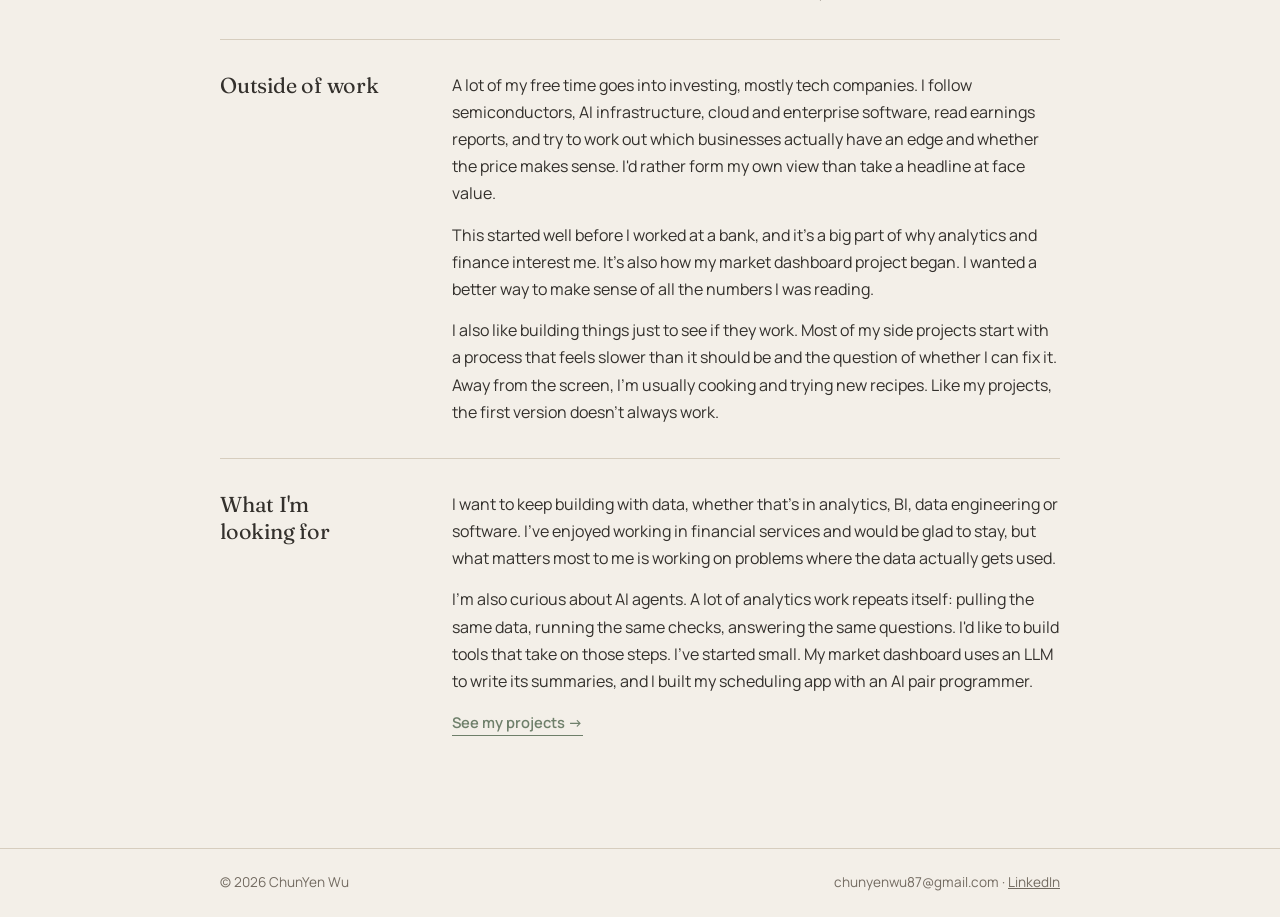
==== commit a16ba09b: "Add Outside of work section and investing context Co-Authored-By: Claude Opus 5.5 <noreply@anthropic" ====
--- a/about.html
+++ b/about.html
@@ -58,6 +58,15 @@
 </section>
 
 <section class="section">
+  <h2>Outside of work</h2>
+  <div class="body">
+    <p>A lot of my free time goes into investing, mostly tech companies. I follow semiconductors, AI infrastructure, cloud and enterprise software, read earnings reports, and try to work out which businesses actually have an edge and whether the price makes sense. I'd rather form my own view than take a headline at face value.</p>
+    <p>This started well before I worked at a bank, and it's a big part of why analytics and finance interest me. It's also how my market dashboard project began. I wanted a better way to make sense of all the numbers I was reading.</p>
+    <p>I also like building things just to see if they work. Most of my side projects start with a process that feels slower than it should be and the question of whether I can fix it. Away from the screen, I'm usually cooking and trying new recipes. Like my projects, the first version doesn't always work.</p>
+  </div>
+</section>
+
+<section class="section">
   <h2>What I'm looking for</h2>
   <div class="body">
     <p>I want to keep building with data, whether that's in analytics, BI, data engineering or software. I've enjoyed working in financial services and would be glad to stay, but what matters most to me is working on problems where the data actually gets used.</p>
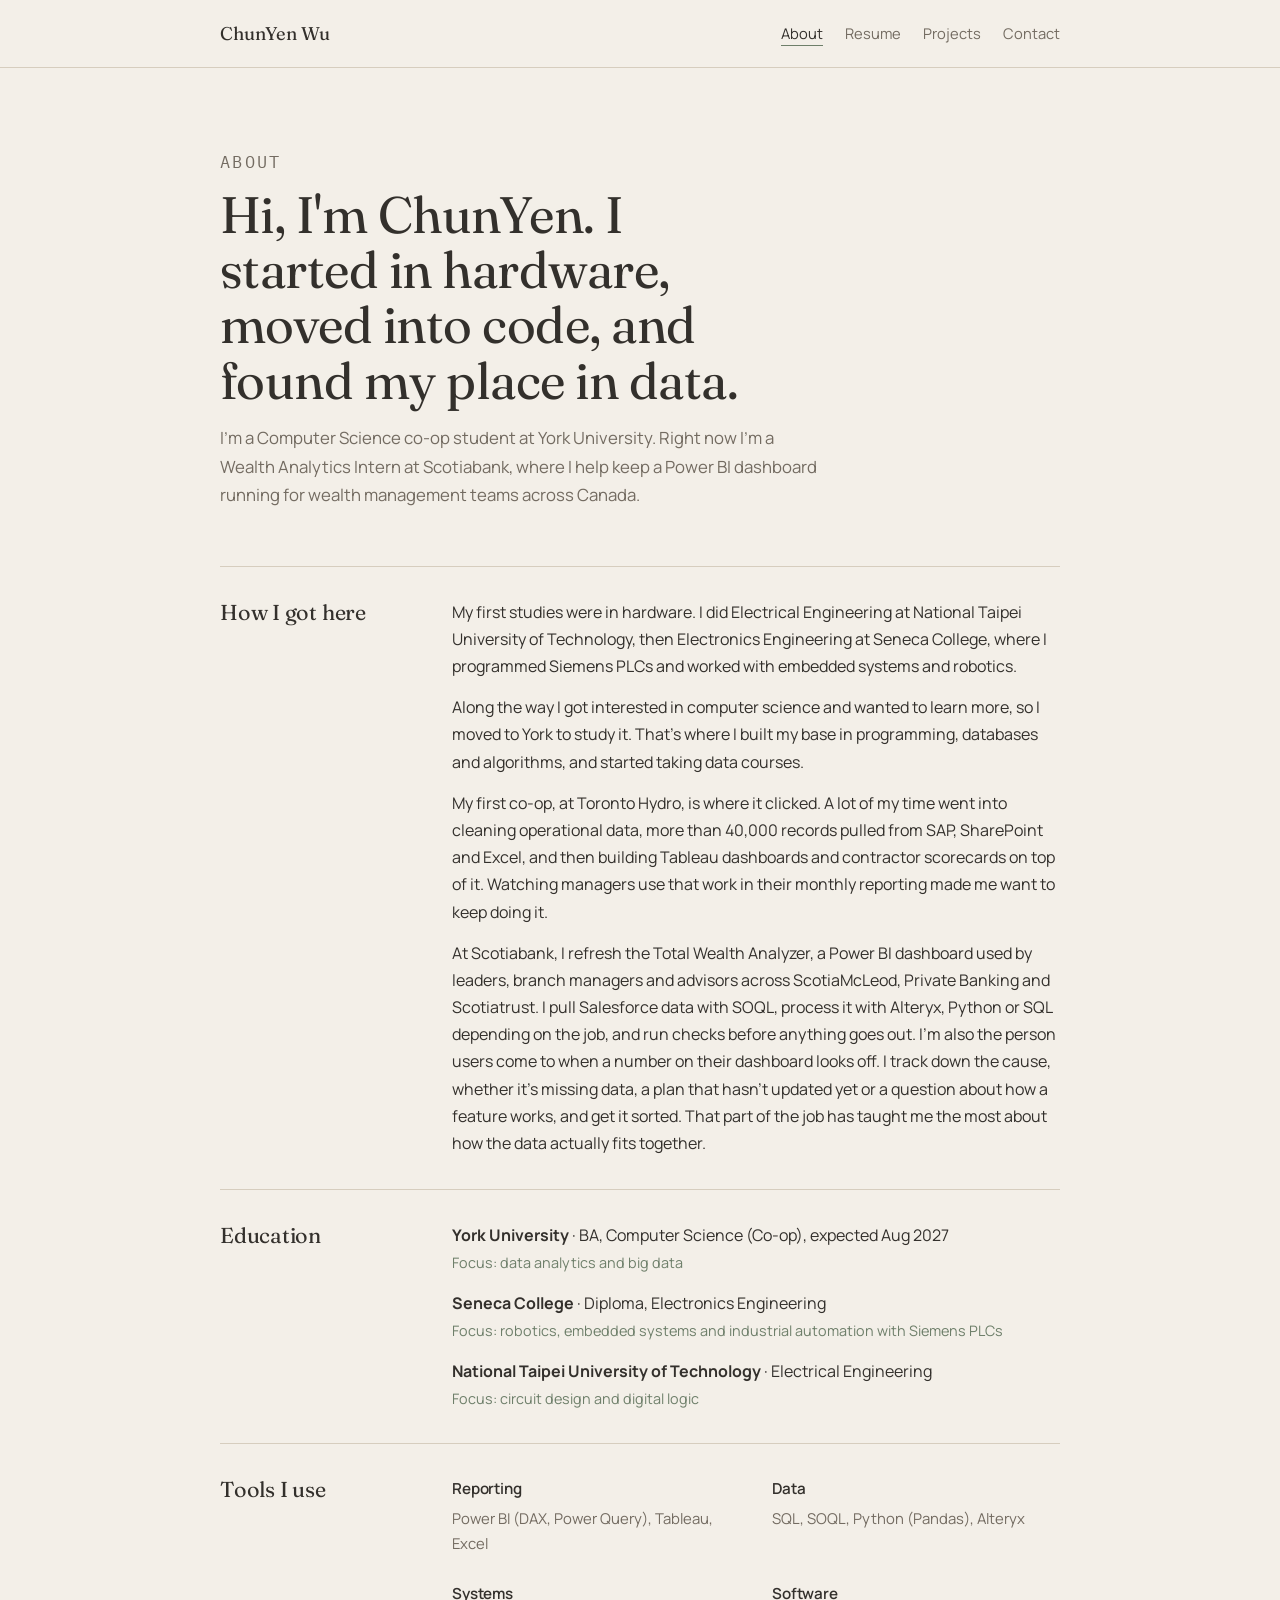
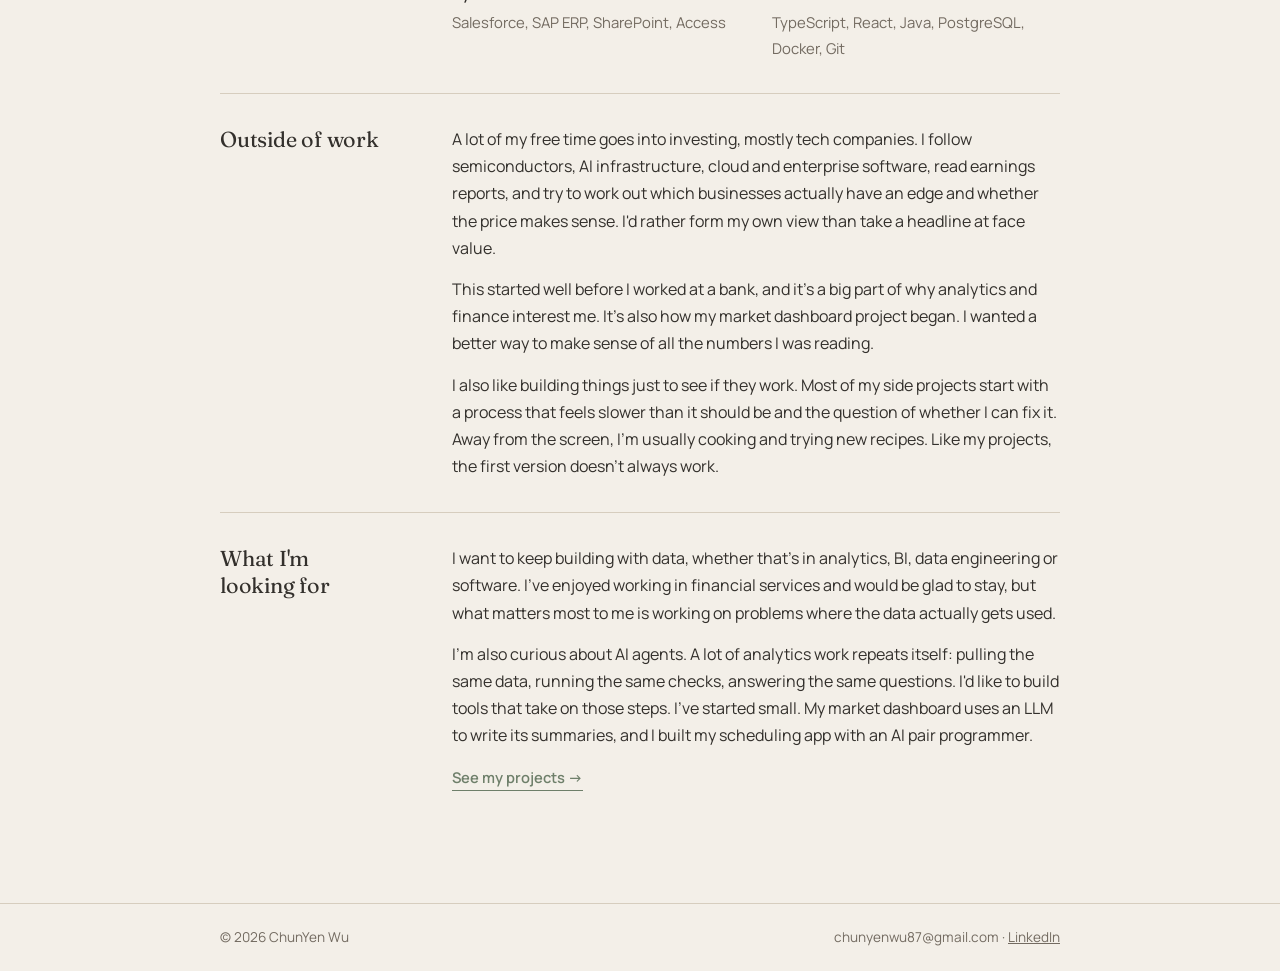
==== commit 2485cace: "Reframe TWA support as problem solving Co-Authored-By: Claude Opus 5.5 <noreply@anthropic.com> Claud" ====
--- a/about.html
+++ b/about.html
@@ -30,7 +30,7 @@
     <p>My first studies were in hardware. I did Electrical Engineering at National Taipei University of Technology, then Electronics Engineering at Seneca College, where I programmed Siemens PLCs and worked with embedded systems and robotics.</p>
     <p>Along the way I got interested in computer science and wanted to learn more, so I moved to York to study it. That's where I built my base in programming, databases and algorithms, and started taking data courses.</p>
     <p>My first co-op, at Toronto Hydro, is where it clicked. A lot of my time went into cleaning operational data, more than 40,000 records pulled from SAP, SharePoint and Excel, and then building Tableau dashboards and contractor scorecards on top of it. Watching managers use that work in their monthly reporting made me want to keep doing it.</p>
-    <p>At Scotiabank, I refresh the Total Wealth Analyzer, a Power BI dashboard used by leaders, branch managers and advisors across ScotiaMcLeod, Private Banking and Scotiatrust. I pull Salesforce data with SOQL, process it with Alteryx, Python or SQL depending on the job, and run checks before anything goes out. I'm also one of the people users email when a number looks off. That part has taught me the most: if people don't trust a dashboard, they stop using it.</p>
+    <p>At Scotiabank, I refresh the Total Wealth Analyzer, a Power BI dashboard used by leaders, branch managers and advisors across ScotiaMcLeod, Private Banking and Scotiatrust. I pull Salesforce data with SOQL, process it with Alteryx, Python or SQL depending on the job, and run checks before anything goes out. I'm also the person users come to when a number on their dashboard looks off. I track down the cause, whether it's missing data, a plan that hasn't updated yet or a question about how a feature works, and get it sorted. That part of the job has taught me the most about how the data actually fits together.</p>
   </div>
 </section>
 
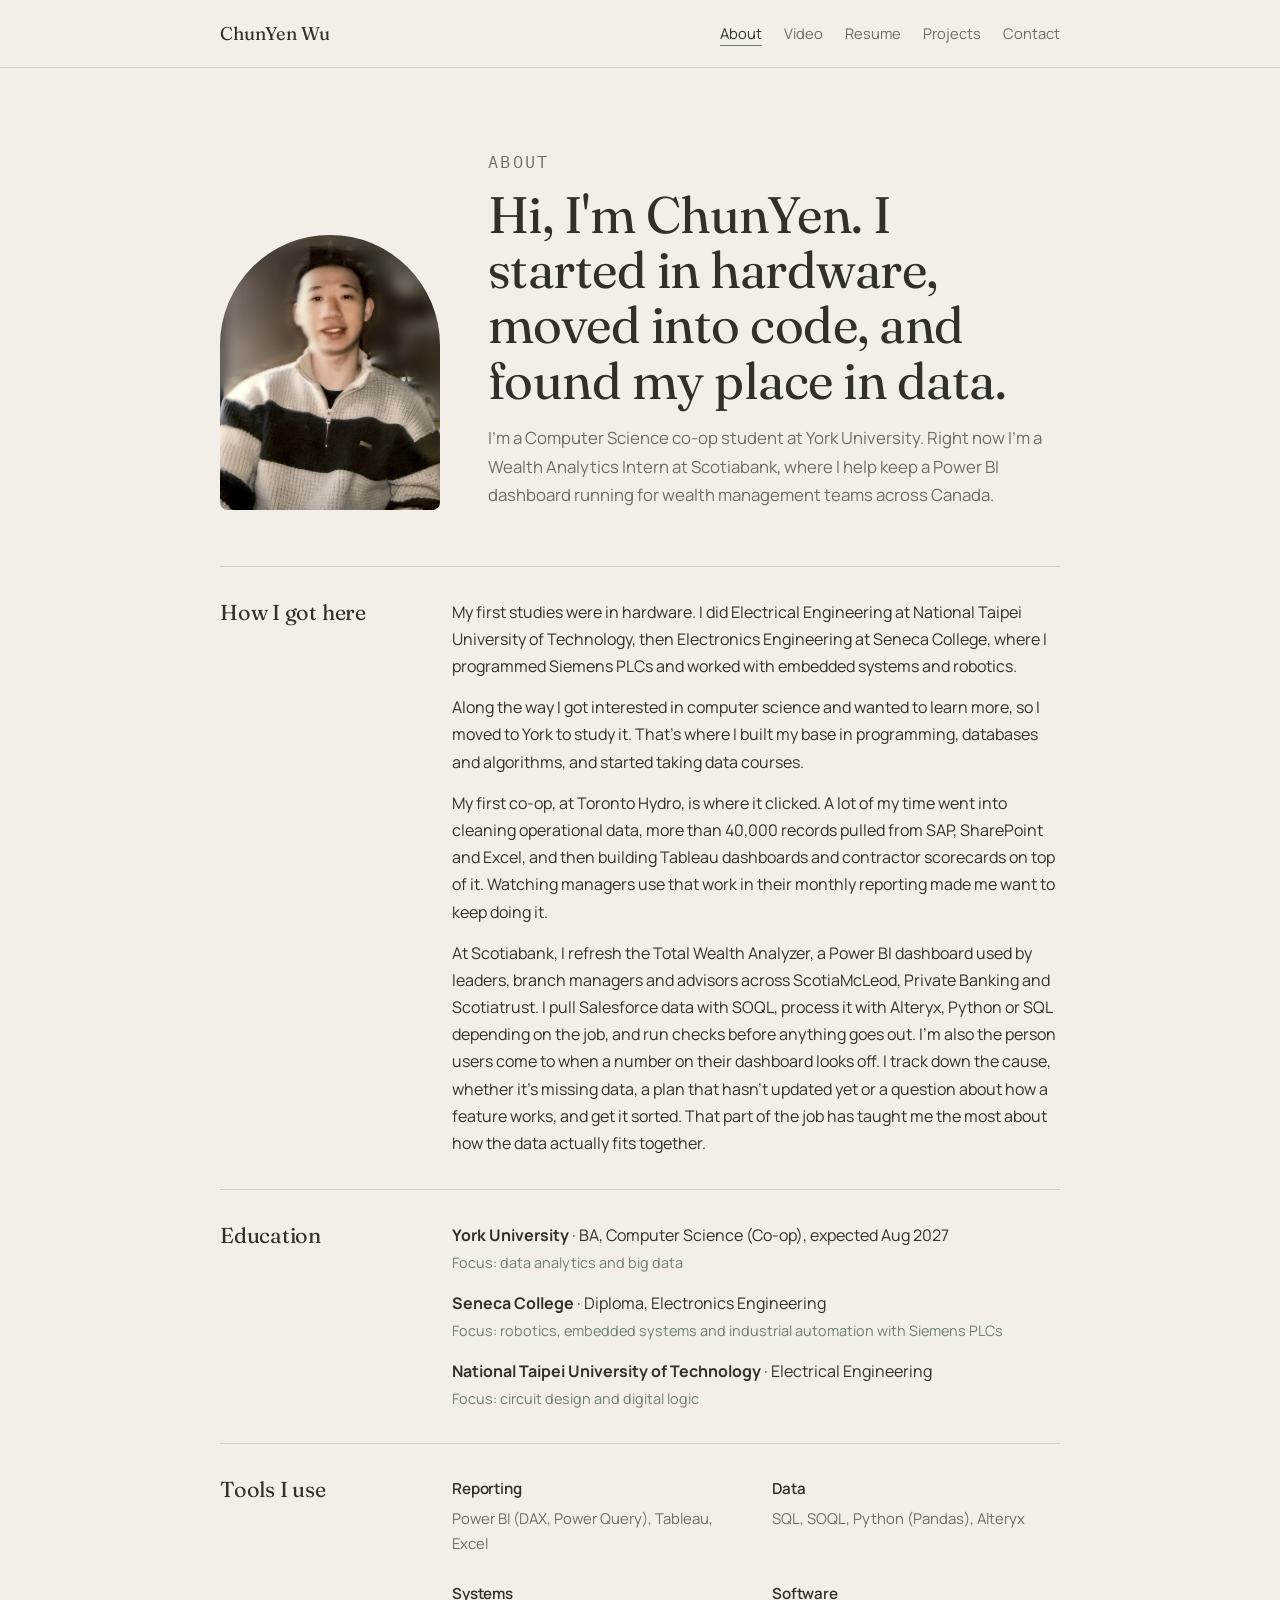
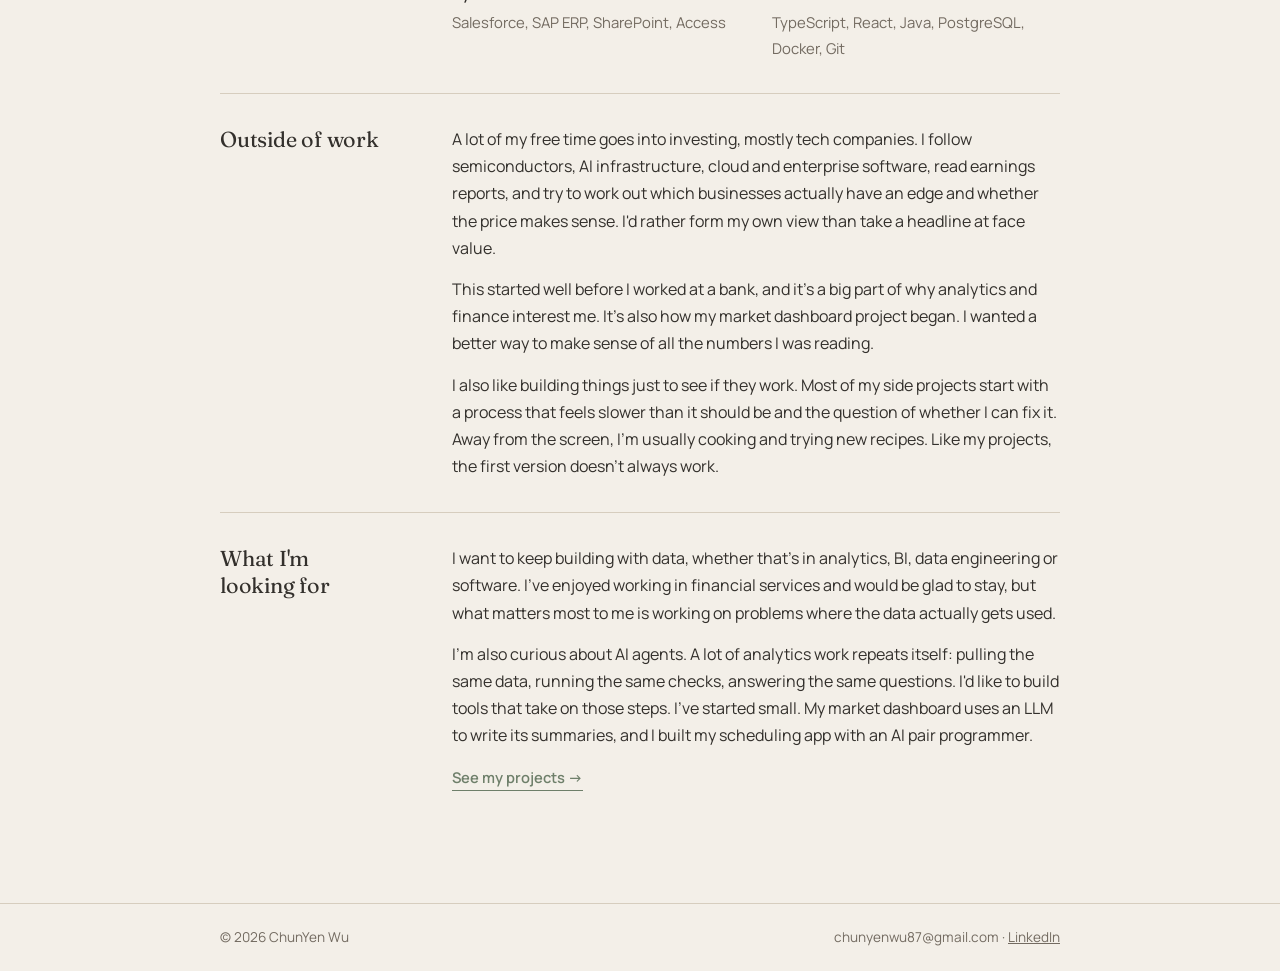
==== commit 95c5c30d: "Add About Me video page Co-Authored-By: Claude Opus 5.5 <noreply@anthropic.com> Claude-Session: http" ====
--- a/about.html
+++ b/about.html
@@ -14,14 +14,17 @@
 <body>
 <header class="top"><div class="wrap">
 <a class="name" href="index.html">ChunYen Wu</a>
-<nav aria-label="Main"><ul><li><a href="about.html" aria-current="page">About</a></li><li><a href="resume.html">Resume</a></li><li><a href="projects.html">Projects</a></li><li><a href="contact.html">Contact</a></li></ul></nav>
+<nav aria-label="Main"><ul><li><a href="about.html" aria-current="page">About</a></li><li><a href="video.html">Video</a></li><li><a href="resume.html">Resume</a></li><li><a href="projects.html">Projects</a></li><li><a href="contact.html">Contact</a></li></ul></nav>
 </div></header>
 <main class="page"><div class="wrap">
 
+<div class="about-head">
+<img src="photo.jpg" alt="ChunYen Wu" width="800" height="1000">
 <div class="page-head">
   <p class="label">About</p>
   <h1>Hi, I'm ChunYen. I started in hardware, moved into code, and found my place in data.</h1>
   <p>I'm a Computer Science co-op student at York University. Right now I'm a Wealth Analytics Intern at Scotiabank, where I help keep a Power BI dashboard running for wealth management teams across Canada.</p>
+</div>
 </div>
 
 <section class="section">
--- a/style.css
+++ b/style.css
@@ -130,3 +130,12 @@
 .focus { list-style: none; margin: 0; padding: 0; display: grid; gap: 14px; }
 .focus li { display: grid; gap: 2px; }
 .focus span { font-size: .9rem; color: var(--accent); }
+
+/* About header with photo */
+.about-head { display: grid; grid-template-columns: minmax(0, 220px) minmax(0, 1fr); gap: 48px; align-items: end; margin-bottom: 56px; }
+.about-head img { display: block; width: 100%; height: auto; aspect-ratio: 4 / 5; object-fit: cover; border-radius: 120px 120px 8px 8px; filter: saturate(.8); }
+.about-head .page-head { margin-bottom: 0; }
+@media (max-width: 760px) { .about-head { grid-template-columns: minmax(0, 1fr); gap: 24px; } .about-head img { max-width: 180px; } }
+
+/* Video page */
+.vid { display: block; width: 100%; max-width: 100%; aspect-ratio: 16 / 9; height: auto; background: #000; border-radius: var(--radius); }
